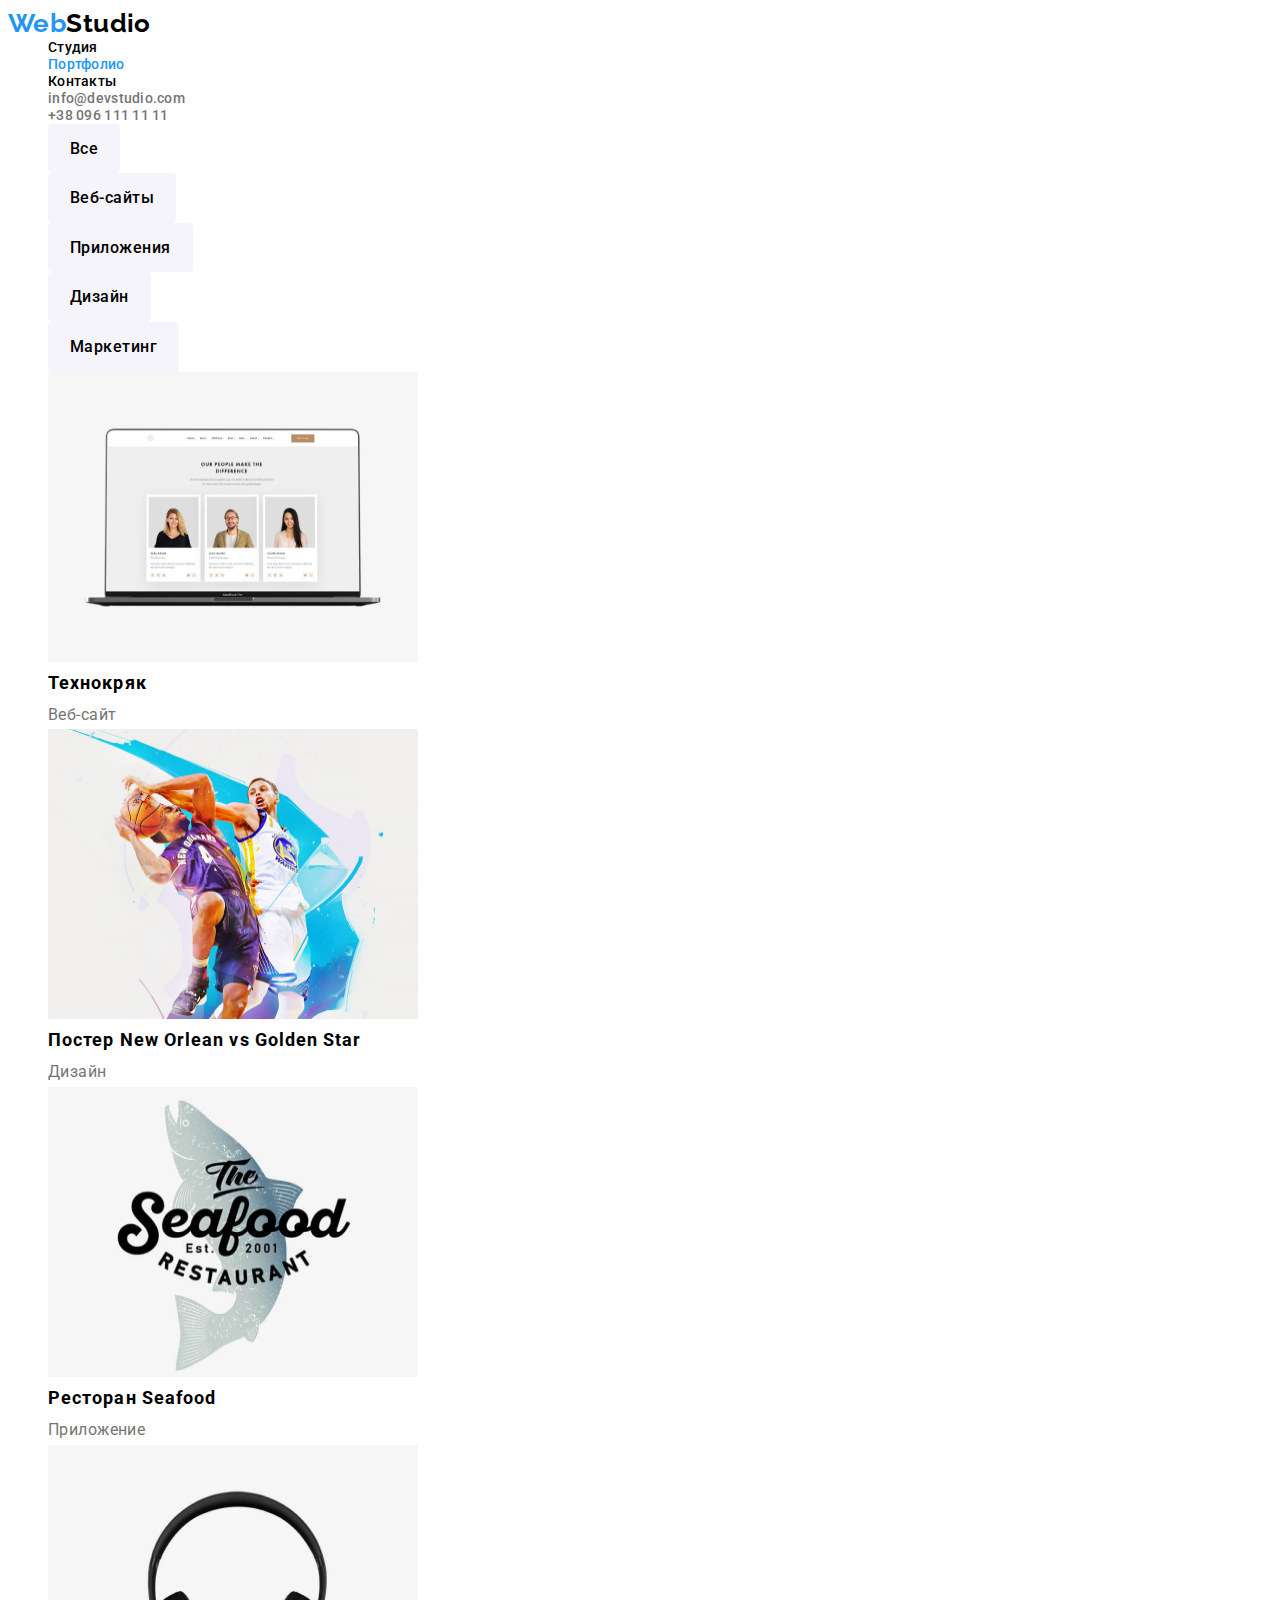
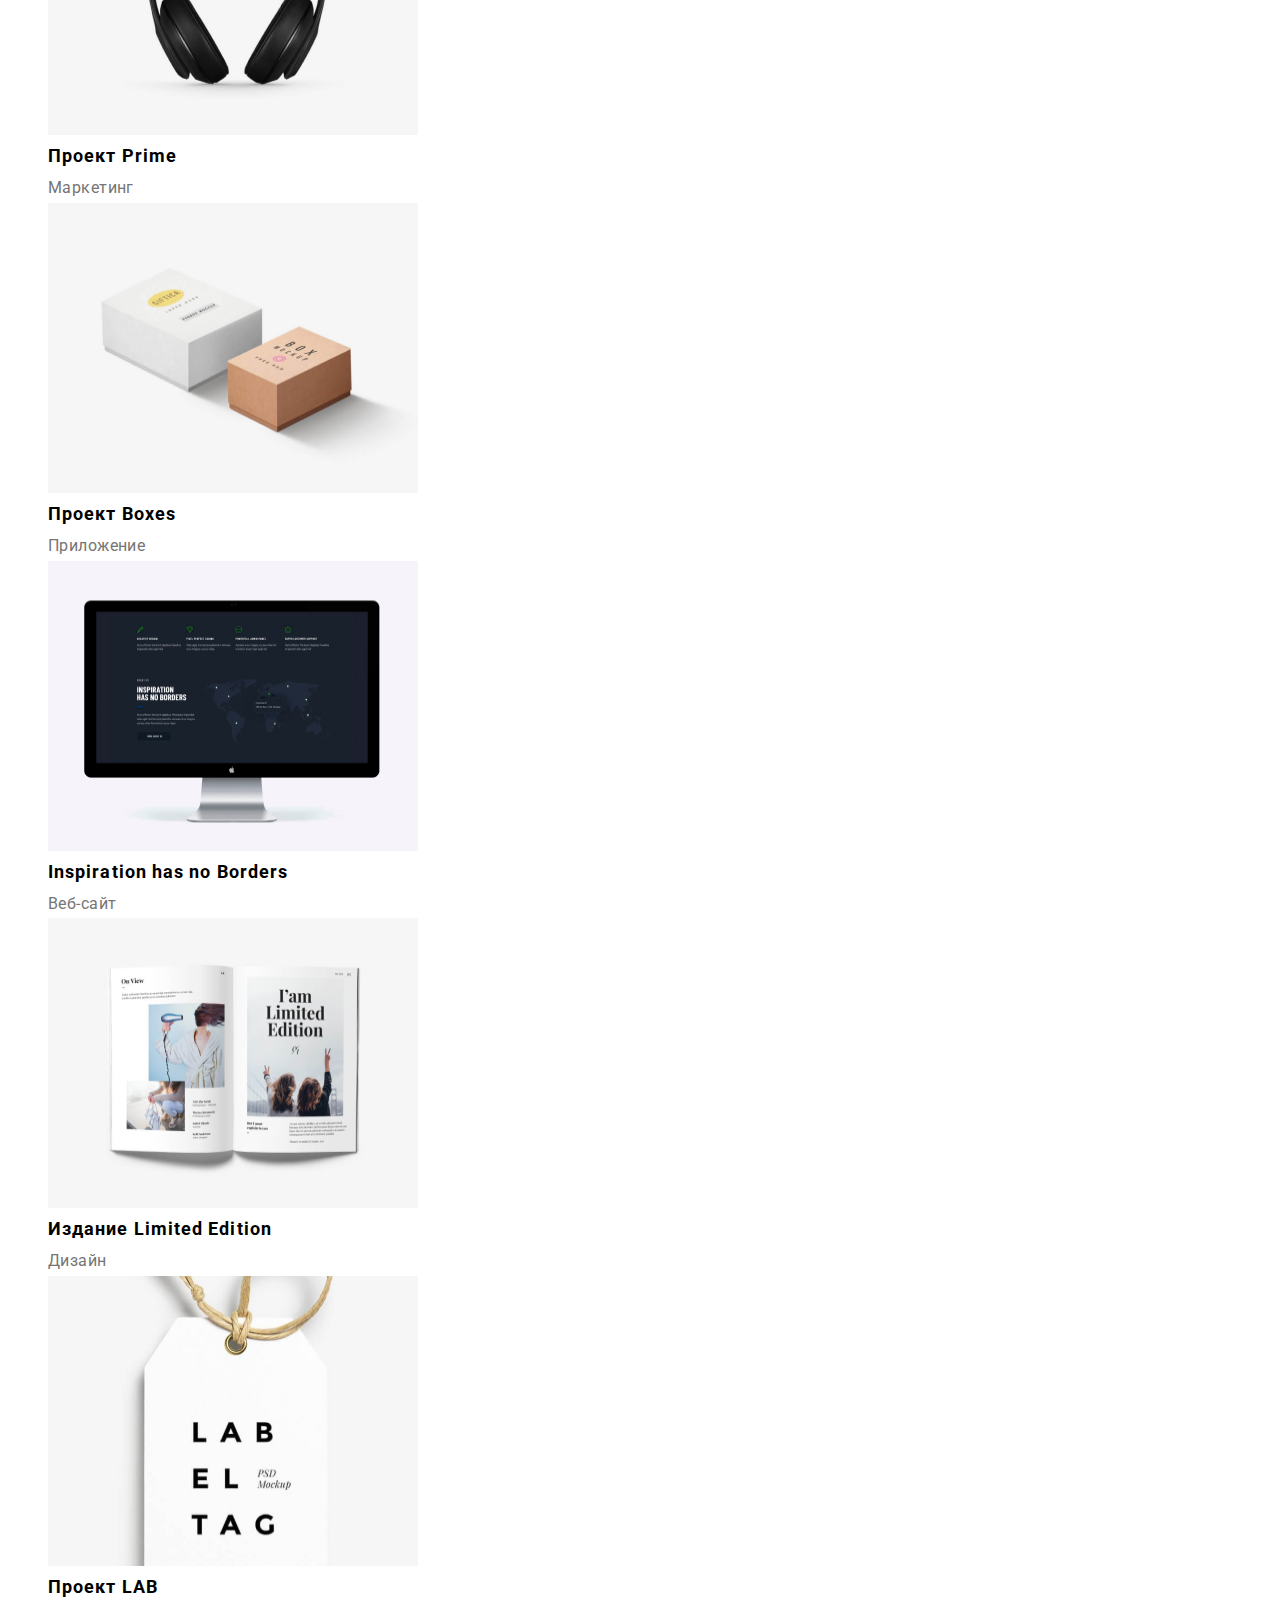
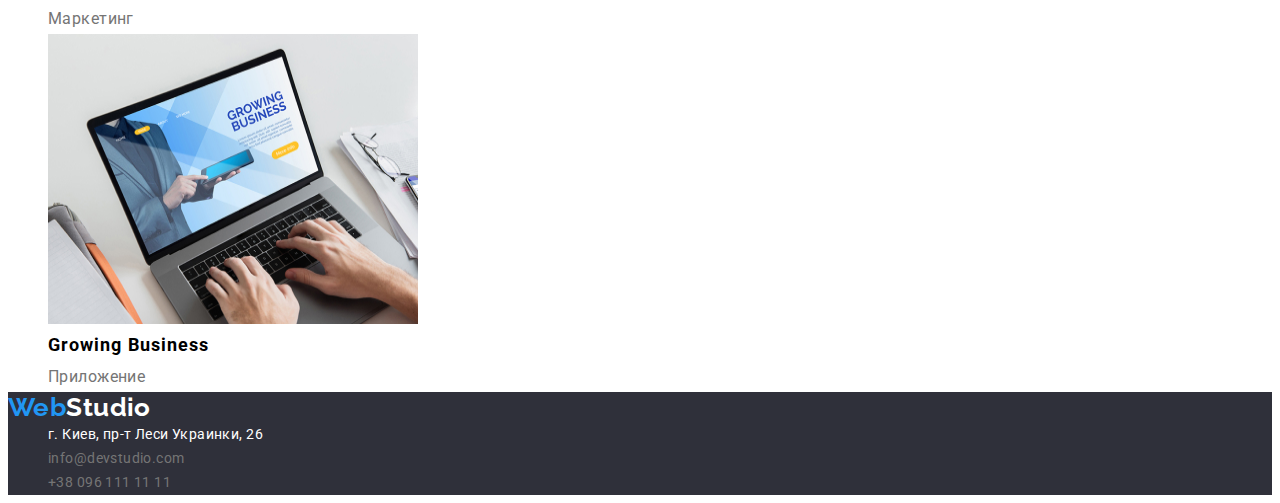
==== portfolio.html @ ca3b14c3 "Добавил containers" ====
<!DOCTYPE html>
<html lang="ru">
<head>
    <meta charset="UTF-8">
    <meta http-equiv="X-UA-Compatible" content="IE=edge">
    <meta name="viewport" content="width=device-width, initial-scale=1.0">
    <link rel="preconnect" href="https://fonts.googleapis.com">
    <link rel="preconnect" href="https://fonts.gstatic.com" crossorigin>
    <link href="https://fonts.googleapis.com/css2?family=Raleway:wght@700&family=Roboto:wght@400;500;700;900&display=swap" rel="stylesheet">
    <link rel="stylesheet" href="./css/style.css">
    <title>portfolio</title>
</head>
<body>
    <header>
        <div class="container">
            <nav>
                <a class="logo" href="#"><span>Web</span>Studio</a>
                <ul class="menu">
                    <li><a class="menu-link" href="./index.html">Студия</a></li>
                    <li><a class="menu-link current" href="./portfolio.html">Портфолио</a></li>
                    <li><a class="menu-link" href="#">Контакты</a></li>
                </ul>
            </nav>
            <ul class="contact">
                <li><a class="contact-link" href="mailto:info@devstudio.com">info@devstudio.com</a></li>
                <li><a class="contact-link" href="tel:+380961111111">+38 096 111 11 11</a></li>
            </ul>
        </div>
    </header>
    <main>
        <section>
            <div class="container">
                <h1 class="visually-hidden">что мы предлагаем</h1>
                <ul class="buttons">
                    <li><button class="btn" type="button">Все</button></li>
                    <li><button class="btn" type="button">Веб-сайты</button></li>
                    <li><button class="btn" type="button">Приложения</button></li>
                    <li><button class="btn" type="button">Дизайн</button></li>
                    <li><button class="btn" type="button">Маркетинг</button></li>
                </ul>
                <ul class="portfolio">
                    <li>
                        <img class="portfolio-foto" src="./images/port.jpg" alt=""></img>
                        <h2 class="portfolio-title">Технокряк</h2>
                        <p class="portfolio-text">Веб-сайт</p>
                    </li>
                    <li>
                        <img class="portfolio-foto" src="./images/port2.jpg" alt=""></img>
                        <h2 class="portfolio-title">Постер New Orlean vs Golden Star</h2>
                        <p class="portfolio-text">Дизайн</p>
                    </li>
                    <li>
                        <img class="portfolio-foto" src="./images/port3.jpg" alt=""></img>
                        <h2 class="portfolio-title">Ресторан Seafood</h2>
                        <p class="portfolio-text">Приложение</p>
                    </li>
                    <li>
                        <img class="portfolio-foto" src="./images/port4.jpg" alt=""></img>
                        <h2 class="portfolio-title">Проект Prime</h2>
                        <p class="portfolio-text">Маркетинг</p>
                    </li>
                    <li>
                        <img class="portfolio-foto" src="./images/port5.jpg" alt=""></img>
                        <h2 class="portfolio-title">Проект Boxes</h2>
                        <p class="portfolio-text">Приложение</p>
                    </li>
                    <li>
                        <img class="portfolio-foto" src="./images/port6.jpg" alt=""></img>
                        <h2 class="portfolio-title">Inspiration has no Borders</h2>
                        <p class="portfolio-text">Веб-сайт</p>
                    </li>
                    <li>
                        <img class="portfolio-foto" src="./images/port7.jpg" alt=""></img>
                        <h2 class="portfolio-title">Издание Limited Edition</h2>
                        <p class="portfolio-text">Дизайн</p>
                    </li>
                    <li>
                        <img class="portfolio-foto" src="./images/port8.jpg" alt=""></img>
                        <h2 class="portfolio-title">Проект LAB</h2>
                        <p class="portfolio-text">Маркетинг</p>
                        </li2 <li>
                        <img class="portfolio-foto" src="./images/port9.jpg" alt=""></img>
                        <h2 class="portfolio-title">Growing Business</h2>
                        <p class="portfolio-text">Приложение</p>
                    </li>
                </ul>
            </div>
        </section>
    </main>
    <footer>
        <div class="container">
            <a class="logo text-logo-white" href="#"><span>Web</span>Studio</a>
            <adress>
                <ul class="adress">
                    <li><a class="adress-link" href="#">г. Киев, пр-т Леси Украинки, 26</a></li>
                    <li><a class="adress-link" href="mailto:info@devstudio.com">info@devstudio.com</a></li>
                    <li><a class="adress-link" href="tel:+380961111111">+38 096 111 11 11</a></li>
                </ul>
            </address>
        </div>
    </footer>
</body>
</html>
---- css/style.css ----
:root {
   --color1:#2196F3;
   --color-bg:#2F303A;
   --color-bg2: #fff;
   --color-text: #757575;
   --color-black: #000000;
   --color-white: #fff;
   --color-btn: #F5F4FA;

    --font-family-primary: 'Roboto', sans-serif;
    --font-family-logo: 'Raleway', sans-serif;

}

body {
    font-family: var(--font-family-primary);
    background-color: var(--color-bg2);
    font-size: 14px;
    letter-spacing: 0.03em;
    color: var(--color-black);
}

h1,h2,h3,h4,h5,h6,p {
    margin-top: 0;
    margin-bottom: 0;
}
a {
    text-decoration: none;
}

ul {
    margin-top: 0;
    margin-bottom: 0;
    list-style: none;
}

.visually-hidden {
    position: absolute;
    width: 1px;
    height: 1px;
    margin: -1px;
    border: 0;
    padding: 0;

    white-space: nowrap;
    clip-path: inset(100%);
    clip: rect(0 0 0 0);
    overflow: hidden;
}

/* header end logo footer*/

.logo {
    font-size: 26px;
    font-family: var(--font-family-logo);
    font-weight: 700;
    line-height: 1.19;
    color: black;
}

.logo span {
    color: var(--color1);
}

.menu-link {
    color: black;
    font-weight: 500;
    line-height: 1.14;
    letter-spacing: 0.02em;
}

.contact-link {
    color: var(--color-text);
    font-weight: 500;
    line-height: 1.14;
    letter-spacing: 0.02em;
}

.menu-link:hover,
.contact-link:hover {
    color: var(--color1);
}

.menu-link.current{
    color: var(--color1);
}

/* section studio */

.studio {
    background-color: var(--color-bg);
}

.title {
    font-size: 44px;
    font-weight: 900;
    letter-spacing: 0.06em;
    line-height: 1.36;
    color: var(--color-white);
    text-transform: uppercase;
    text-shadow: 0px 4px 4px rgba(0, 0, 0, 0.25);
    
}

.btn-order {
    padding: 20px 30px;
    font-family: var(--font-family-primary);
    font-size: 16px;
    font-weight: 700;
    font-style: normal;
    line-height: 0.3;
    color: var(--color-white);
    letter-spacing: 0.06em;
    border-radius: 4px;
    border: none;
    cursor: pointer;
    background-color: var(--color1);
}

/* about */

.title-two {
    font-size: 36px;
    font-weight: 700;
    line-height: 1.16;
    text-align: center;
}

.title-three {
    font-size: 14px;
    line-height: 1.14;
    font-weight: 700;
    text-transform: uppercase;
}

.text {
    color: var(--color-text);
    font-weight: 400;
    line-height: 1.71;
}

/* work */

.fotowork {
    width: 370px;
    height: 294px;
}

/* contact */

.contactfoto {
    width: 270px;
    height: 260px;
}

.contact-title {
    font-weight: 500;
    font-size: 16px;
    line-height: 1.18;
}

.contact-text {
    font-size: 16px;
    color: var(--color-text);
    font-weight: 400;
    line-height: 1.18;
}


/* footer */
.text-logo-white {
    color: var(--color-white);
}

footer {
    background-color: var(--color-bg);
}

.adress-link {
    font-style: normal;
    font-weight: 400;
    line-height: 1.71;
    color: var(--color-text);
}

.adress li:first-child a{
    color: var(--color-white);
}

.buttons {
    background-color: var(--color-bg2);
}


.btn {
    cursor: pointer;
    padding: 12px 22px;
    background-color: var(--color-btn);
    border-radius: 4px;
    border: none;
    font-family: var(--font-family-primary);
    font-size: 16px;
    font-weight: 500;
    line-height: 1.6;
    letter-spacing: 0.03em;
}

.btn:hover {
    color: var(--color-white);
    background-color: var(--color1);
    box-shadow: 0px 1px 2px rgba(0, 0, 0, 0.08), 0px 2px 2px rgba(0, 0, 0, 0.12);
}

.btn:focus {
    color: var(--color-white);
    background-color: var(--color1);
}

.portfolio-title {
    font-weight: 700;
    font-size: 18px;
    line-height: 2;
    letter-spacing: 0.06em;
}

.portfolio-text {
    font-weight: 400;
    font-size: 16px;
    line-height: 1.8;
    color: var(--color-text);
}

.portfolio-foto {
    width: 370px;
    height: 290px;
}
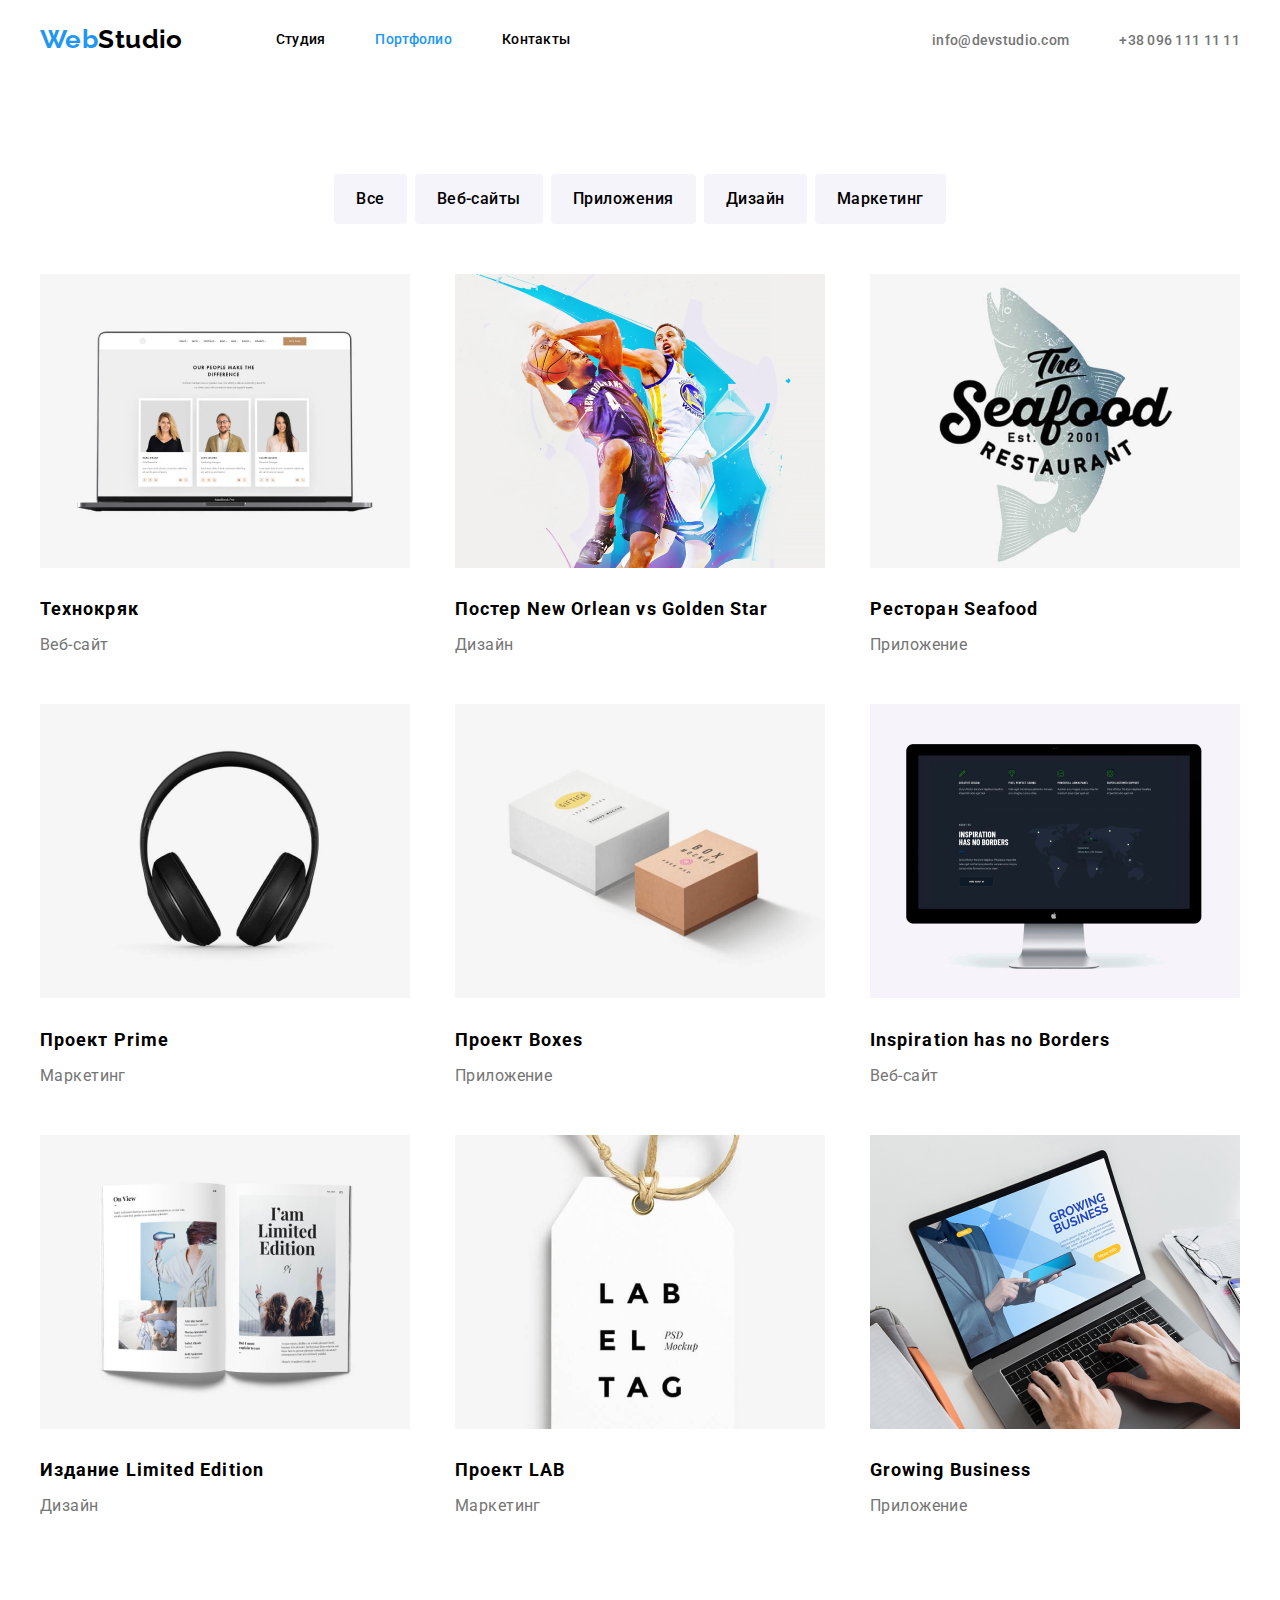
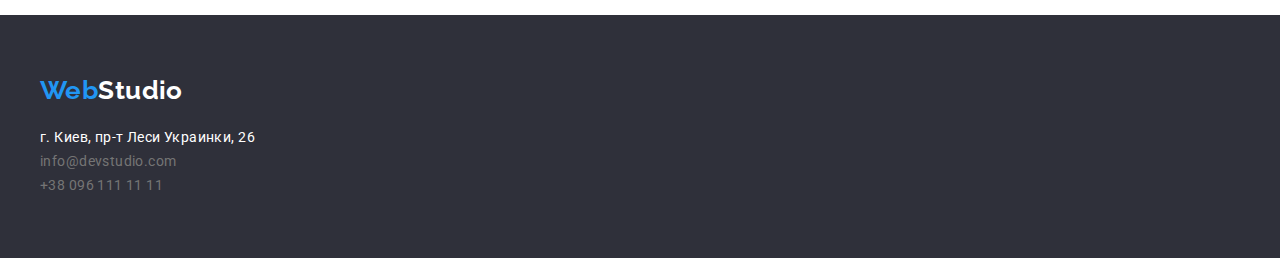
==== commit eafa13e3: "финал1" ====
--- a/portfolio.html
+++ b/portfolio.html
@@ -7,78 +7,80 @@
     <link rel="preconnect" href="https://fonts.googleapis.com">
     <link rel="preconnect" href="https://fonts.gstatic.com" crossorigin>
     <link href="https://fonts.googleapis.com/css2?family=Raleway:wght@700&family=Roboto:wght@400;500;700;900&display=swap" rel="stylesheet">
+    <link rel="stylesheet" href="https://cdnjs.cloudflare.com/ajax/libs/modern-normalize/1.1.0/modern-normalize.min.css">
     <link rel="stylesheet" href="./css/style.css">
     <title>portfolio</title>
 </head>
 <body>
     <header>
-        <div class="container">
-            <nav>
+        <div class="container main-nav">
+            <nav class="nav-menu">
                 <a class="logo" href="#"><span>Web</span>Studio</a>
                 <ul class="menu">
-                    <li><a class="menu-link" href="./index.html">Студия</a></li>
-                    <li><a class="menu-link current" href="./portfolio.html">Портфолио</a></li>
-                    <li><a class="menu-link" href="#">Контакты</a></li>
+                    <li class="menu-item"><a class="menu-link" href="./index.html">Студия</a></li>
+                    <li class="menu-item"><a class="menu-link current" href="./portfolio.html">Портфолио</a></li>
+                    <li class="menu-item"><a class="menu-link" href="#">Контакты</a></li>
                 </ul>
             </nav>
             <ul class="contact">
-                <li><a class="contact-link" href="mailto:info@devstudio.com">info@devstudio.com</a></li>
-                <li><a class="contact-link" href="tel:+380961111111">+38 096 111 11 11</a></li>
+                <li class="contact-item"><a class="contact-link" href="mailto:info@devstudio.com">info@devstudio.com</a></li>
+                <li class="contact-item"><a class="contact-link" href="tel:+380961111111">+38 096 111 11 11</a></li>
             </ul>
         </div>
     </header>
     <main>
-        <section>
-            <div class="container">
+        <section class="main-portfolio">
+            <div class="container conatainer-padding">
                 <h1 class="visually-hidden">что мы предлагаем</h1>
                 <ul class="buttons">
-                    <li><button class="btn" type="button">Все</button></li>
-                    <li><button class="btn" type="button">Веб-сайты</button></li>
-                    <li><button class="btn" type="button">Приложения</button></li>
-                    <li><button class="btn" type="button">Дизайн</button></li>
-                    <li><button class="btn" type="button">Маркетинг</button></li>
+                    <li class="btn-link"><button class="btn" type="button">Все</button></li>
+                    <li class="btn-link"><button class="btn" type="button">Веб-сайты</button></li>
+                    <li class="btn-link"><button class="btn" type="button">Приложения</button></li>
+                    <li class="btn-link"><button class="btn" type="button">Дизайн</button></li>
+                    <li class="btn-link"><button class="btn" type="button">Маркетинг</button></li>
                 </ul>
                 <ul class="portfolio">
-                    <li>
+                    <li class="portfolio-item">
                         <img class="portfolio-foto" src="./images/port.jpg" alt=""></img>
                         <h2 class="portfolio-title">Технокряк</h2>
                         <p class="portfolio-text">Веб-сайт</p>
                     </li>
-                    <li>
+                    <li class="portfolio-item">
                         <img class="portfolio-foto" src="./images/port2.jpg" alt=""></img>
                         <h2 class="portfolio-title">Постер New Orlean vs Golden Star</h2>
                         <p class="portfolio-text">Дизайн</p>
                     </li>
-                    <li>
+                    <li class="portfolio-item">
                         <img class="portfolio-foto" src="./images/port3.jpg" alt=""></img>
                         <h2 class="portfolio-title">Ресторан Seafood</h2>
                         <p class="portfolio-text">Приложение</p>
                     </li>
-                    <li>
+                    <li class="portfolio-item">
                         <img class="portfolio-foto" src="./images/port4.jpg" alt=""></img>
                         <h2 class="portfolio-title">Проект Prime</h2>
                         <p class="portfolio-text">Маркетинг</p>
                     </li>
-                    <li>
+                    <li class="portfolio-item">
                         <img class="portfolio-foto" src="./images/port5.jpg" alt=""></img>
                         <h2 class="portfolio-title">Проект Boxes</h2>
                         <p class="portfolio-text">Приложение</p>
                     </li>
-                    <li>
+                    <li class="portfolio-item">
                         <img class="portfolio-foto" src="./images/port6.jpg" alt=""></img>
                         <h2 class="portfolio-title">Inspiration has no Borders</h2>
                         <p class="portfolio-text">Веб-сайт</p>
                     </li>
-                    <li>
+                    <li class="portfolio-item">
                         <img class="portfolio-foto" src="./images/port7.jpg" alt=""></img>
                         <h2 class="portfolio-title">Издание Limited Edition</h2>
                         <p class="portfolio-text">Дизайн</p>
                     </li>
-                    <li>
+                    <li class="portfolio-item">
                         <img class="portfolio-foto" src="./images/port8.jpg" alt=""></img>
                         <h2 class="portfolio-title">Проект LAB</h2>
                         <p class="portfolio-text">Маркетинг</p>
-                        </li2 <li>
+                    </li>
+                    <li class="portfolio-item">
                         <img class="portfolio-foto" src="./images/port9.jpg" alt=""></img>
                         <h2 class="portfolio-title">Growing Business</h2>
                         <p class="portfolio-text">Приложение</p>
@@ -87,7 +89,7 @@
             </div>
         </section>
     </main>
-    <footer>
+    <footer class="basement">
         <div class="container">
             <a class="logo text-logo-white" href="#"><span>Web</span>Studio</a>
             <adress>
--- a/css/style.css
+++ b/css/style.css
@@ -13,6 +13,15 @@
 
 }
 
+/* html {
+    box-sizing: border-box;
+}
+
+*, *::before, *::after {
+    box-sizing: initial;
+} */
+
+
 body {
     font-family: var(--font-family-primary);
     background-color: var(--color-bg2);
@@ -30,9 +39,19 @@
 }
 
 ul {
+    padding-left: 0;
     margin-top: 0;
     margin-bottom: 0;
     list-style: none;
+}
+
+.container {
+    margin: 0 auto;
+    width: 1200px;
+}
+
+.container.conatainer-padding {
+    padding: 94px 0;
 }
 
 .visually-hidden {
@@ -51,7 +70,19 @@
 
 /* header end logo footer*/
 
+.main-nav {
+    display: flex;
+    align-items: center;
+    justify-content: space-between;
+}
+
+.nav-menu {display: flex;}
+
 .logo {
+    display: inline-block;
+    margin-top: 24px;
+    margin-bottom: 25px;
+    margin-right: 93px;
     font-size: 26px;
     font-family: var(--font-family-logo);
     font-weight: 700;
@@ -63,13 +94,31 @@
     color: var(--color1);
 }
 
+.menu {
+    display: flex;
+}
+
+.menu-item + .menu-item {
+    margin-left: 50px;
+}
+
 .menu-link {
+    display: block;
+    padding-top: 32px;
+    padding-bottom: 32px;
     color: black;
     font-weight: 500;
     line-height: 1.14;
     letter-spacing: 0.02em;
 }
 
+.contact {
+    display: flex;
+}
+.contact-item + .contact-item {
+    margin-left: 50px;
+}
+
 .contact-link {
     color: var(--color-text);
     font-weight: 500;
@@ -90,9 +139,13 @@
 
 .studio {
     background-color: var(--color-bg);
+    padding: 200px 0;
+    text-align: center;
+    display: flex;
 }
 
 .title {
+    margin-bottom: 30px;
     font-size: 44px;
     font-weight: 900;
     letter-spacing: 0.06em;
@@ -104,6 +157,7 @@
 }
 
 .btn-order {
+    display: inline-block;
     padding: 20px 30px;
     font-family: var(--font-family-primary);
     font-size: 16px;
@@ -120,7 +174,17 @@
 
 /* about */
 
+.about-title {
+    display: flex;
+    justify-content: space-between;
+}
+
+.about-item {
+   max-width: 260px;
+}
+
 .title-two {
+    margin-bottom: 50px;
     font-size: 36px;
     font-weight: 700;
     line-height: 1.16;
@@ -128,6 +192,7 @@
 }
 
 .title-three {
+    margin-bottom: 10px;
     font-size: 14px;
     line-height: 1.14;
     font-weight: 700;
@@ -142,19 +207,34 @@
 
 /* work */
 
-.fotowork {
-    width: 370px;
-    height: 294px;
+.foto {
+    display: flex;
+    justify-content: space-between;
+}
+
+.foto-item {
+    width: 100%;
 }
 
 /* contact */
-
+ 
+/* тест */
+.contact-list {
+    display: flex;
+    justify-content: space-between;
+}
+
+.contact-item {
+    text-align: center;
+}
+/* тест */
 .contactfoto {
-    width: 270px;
-    height: 260px;
+    width: 100%;
+    margin-bottom: 30px;
 }
 
 .contact-title {
+    margin-bottom: 10px;
     font-weight: 500;
     font-size: 16px;
     line-height: 1.18;
@@ -173,8 +253,15 @@
     color: var(--color-white);
 }
 
-footer {
+.basement {
+    padding-top: 60px;
+    padding-bottom: 60px;
     background-color: var(--color-bg);
+}
+
+.basement .logo {
+    margin: 0;
+    margin-bottom: 20px;
 }
 
 .adress-link {
@@ -189,6 +276,9 @@
 }
 
 .buttons {
+    display: flex;
+    justify-content: center;
+    margin-bottom: 50px;
     background-color: var(--color-bg2);
 }
 
@@ -206,6 +296,10 @@
     letter-spacing: 0.03em;
 }
 
+.btn-link + .btn-link {
+    margin-left: 8px;
+}
+
 .btn:hover {
     color: var(--color-white);
     background-color: var(--color1);
@@ -217,7 +311,15 @@
     background-color: var(--color1);
 }
 
+.portfolio {
+    display: flex;
+    flex-wrap: wrap;
+    gap: 45px;
+    flex-basis: calc((100% - 45px) / 3);
+}
+
 .portfolio-title {
+    margin-bottom: 4px;
     font-weight: 700;
     font-size: 18px;
     line-height: 2;
@@ -232,19 +334,19 @@
 }
 
 .portfolio-foto {
+    margin-bottom: 20px;
     width: 370px;
-    height: 290px;
-}
-
-
-
-
-
-
-
-
-
-
-
-
-
+}
+
+
+
+
+
+
+
+
+
+
+
+
+
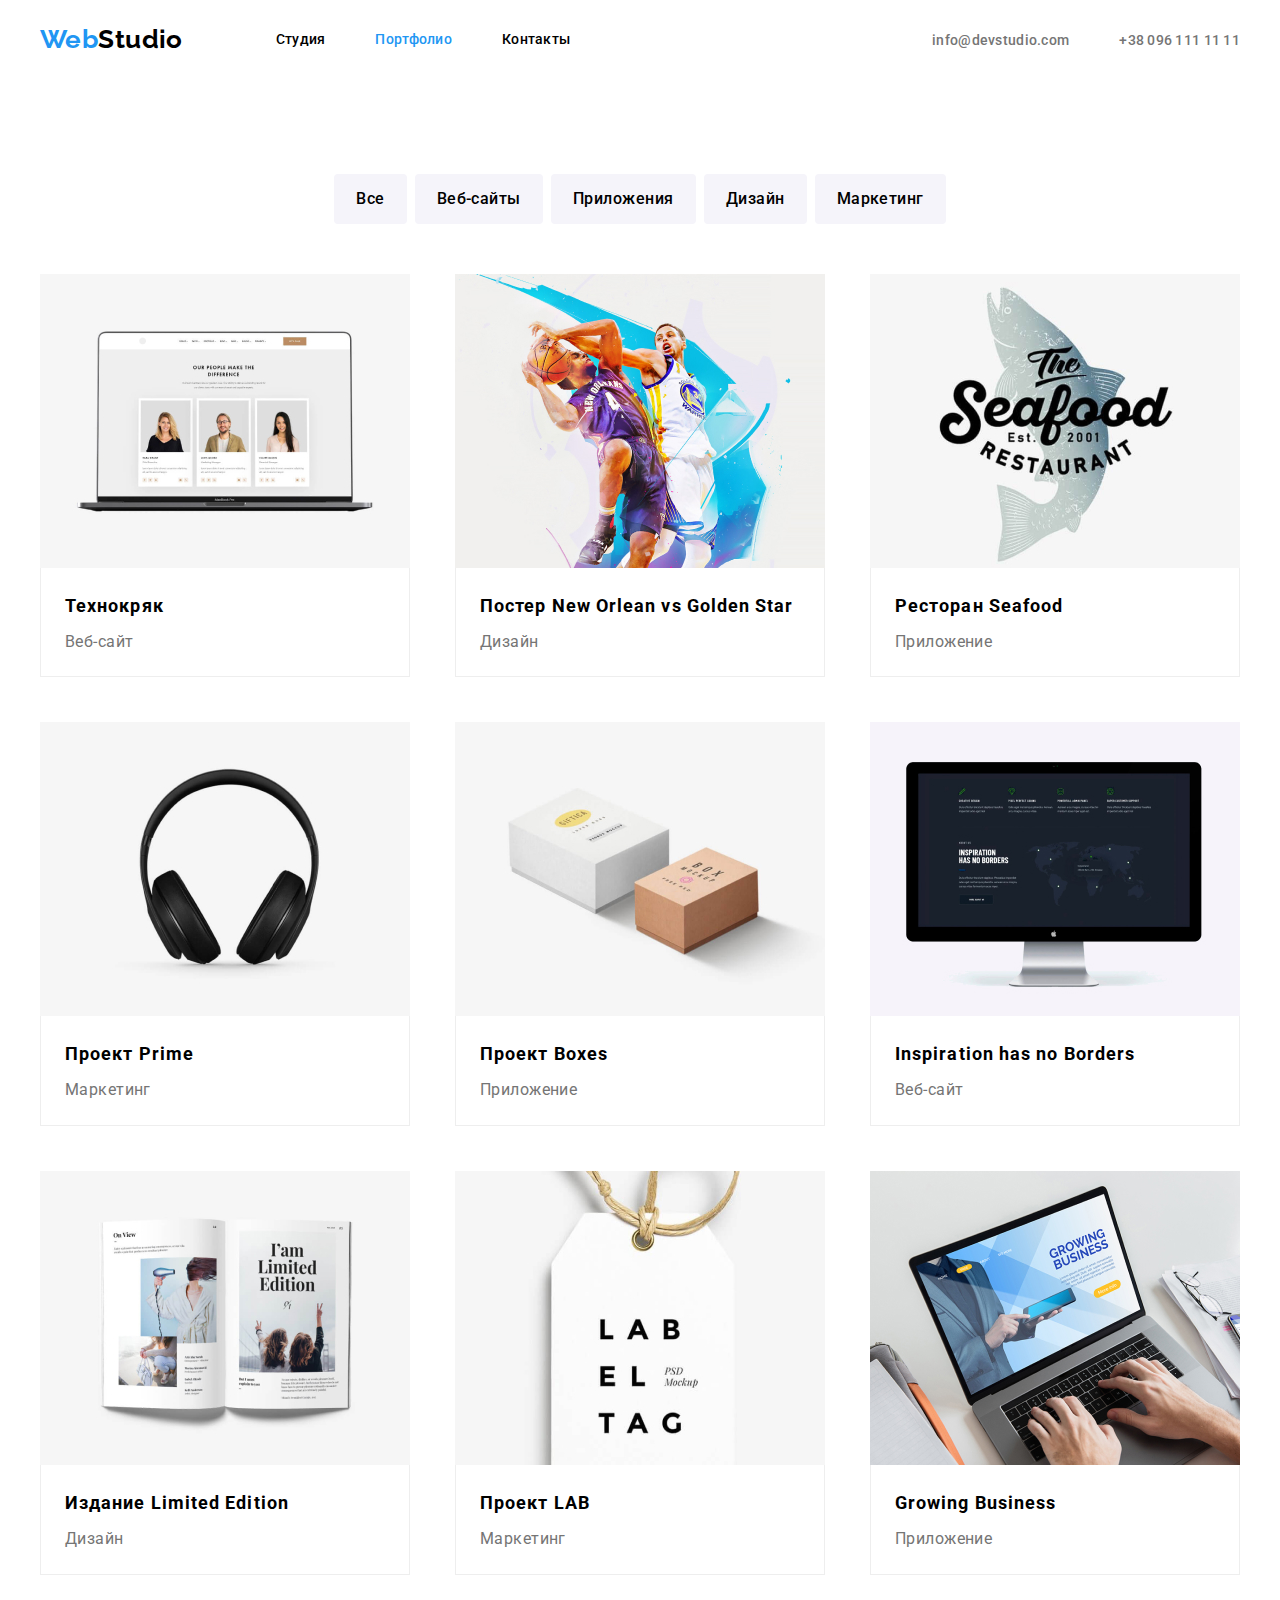
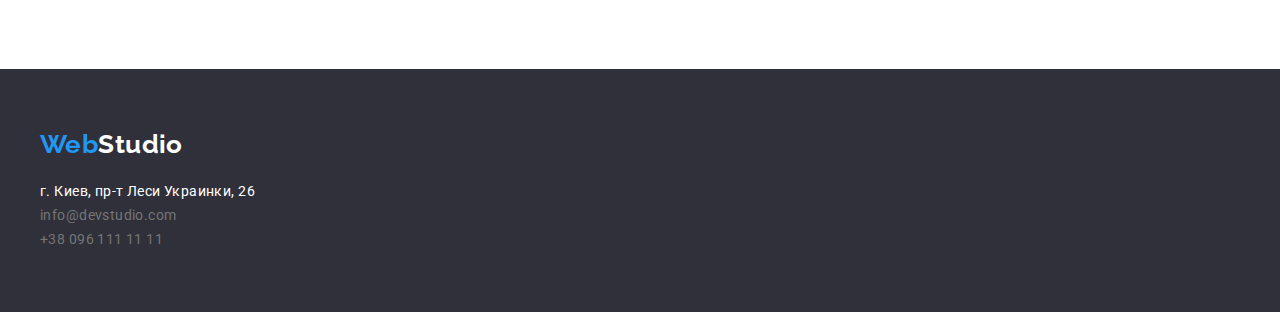
==== commit 045ac43e: "final2" ====
--- a/portfolio.html
+++ b/portfolio.html
@@ -42,64 +42,85 @@
                 <ul class="portfolio">
                     <li class="portfolio-item">
                         <img class="portfolio-foto" src="./images/port.jpg" alt=""></img>
-                        <h2 class="portfolio-title">Технокряк</h2>
-                        <p class="portfolio-text">Веб-сайт</p>
+                        <div class="box">
+                            <h2 class="portfolio-title">Технокряк</h2>
+                            <p class="portfolio-text">Веб-сайт</p>
+                        </div>
                     </li>
                     <li class="portfolio-item">
                         <img class="portfolio-foto" src="./images/port2.jpg" alt=""></img>
-                        <h2 class="portfolio-title">Постер New Orlean vs Golden Star</h2>
-                        <p class="portfolio-text">Дизайн</p>
+                        <div class="box">
+                            <h2 class="portfolio-title">Постер New Orlean vs Golden Star</h2>
+                            <p class="portfolio-text">Дизайн</p>
+                        </div>
                     </li>
                     <li class="portfolio-item">
                         <img class="portfolio-foto" src="./images/port3.jpg" alt=""></img>
-                        <h2 class="portfolio-title">Ресторан Seafood</h2>
-                        <p class="portfolio-text">Приложение</p>
+                        <div class="box">
+                            <h2 class="portfolio-title">Ресторан Seafood</h2>
+                            <p class="portfolio-text">Приложение</p>
+                        </div>
                     </li>
                     <li class="portfolio-item">
                         <img class="portfolio-foto" src="./images/port4.jpg" alt=""></img>
-                        <h2 class="portfolio-title">Проект Prime</h2>
-                        <p class="portfolio-text">Маркетинг</p>
+                        <div class="box">
+                            <h2 class="portfolio-title">Проект Prime</h2>
+                            <p class="portfolio-text">Маркетинг</p>
+                        </div>
                     </li>
                     <li class="portfolio-item">
                         <img class="portfolio-foto" src="./images/port5.jpg" alt=""></img>
-                        <h2 class="portfolio-title">Проект Boxes</h2>
-                        <p class="portfolio-text">Приложение</p>
+                        <div class="box">
+                            <h2 class="portfolio-title">Проект Boxes</h2>
+                            <p class="portfolio-text">Приложение</p>
+                        </div>
                     </li>
                     <li class="portfolio-item">
                         <img class="portfolio-foto" src="./images/port6.jpg" alt=""></img>
-                        <h2 class="portfolio-title">Inspiration has no Borders</h2>
-                        <p class="portfolio-text">Веб-сайт</p>
+                        <div class="box">
+                            <h2 class="portfolio-title">Inspiration has no Borders</h2>
+                            <p class="portfolio-text">Веб-сайт</p>
+                        </div>
                     </li>
                     <li class="portfolio-item">
                         <img class="portfolio-foto" src="./images/port7.jpg" alt=""></img>
-                        <h2 class="portfolio-title">Издание Limited Edition</h2>
-                        <p class="portfolio-text">Дизайн</p>
+                        <div class="box">
+                            <h2 class="portfolio-title">Издание Limited Edition</h2>
+                            <p class="portfolio-text">Дизайн</p>
+                        </div>
                     </li>
                     <li class="portfolio-item">
                         <img class="portfolio-foto" src="./images/port8.jpg" alt=""></img>
-                        <h2 class="portfolio-title">Проект LAB</h2>
-                        <p class="portfolio-text">Маркетинг</p>
+                        <div class="box">
+                            <h2 class="portfolio-title">Проект LAB</h2>
+                            <p class="portfolio-text">Маркетинг</p>
+                        </div>
                     </li>
                     <li class="portfolio-item">
                         <img class="portfolio-foto" src="./images/port9.jpg" alt=""></img>
-                        <h2 class="portfolio-title">Growing Business</h2>
-                        <p class="portfolio-text">Приложение</p>
+                        <div class="box">
+                            <h2 class="portfolio-title">Growing Business</h2>
+                            <p class="portfolio-text">Приложение</p>
+                        </div>
                     </li>
                 </ul>
             </div>
         </section>
     </main>
+
+    <address></address>
+
     <footer class="basement">
         <div class="container">
             <a class="logo text-logo-white" href="#"><span>Web</span>Studio</a>
-            <adress>
+            <address>
                 <ul class="adress">
                     <li><a class="adress-link" href="#">г. Киев, пр-т Леси Украинки, 26</a></li>
                     <li><a class="adress-link" href="mailto:info@devstudio.com">info@devstudio.com</a></li>
                     <li><a class="adress-link" href="tel:+380961111111">+38 096 111 11 11</a></li>
                 </ul>
             </address>
-        </div>
+        </div>    
     </footer>
 </body>
 </html>--- a/css/style.css
+++ b/css/style.css
@@ -318,6 +318,10 @@
     flex-basis: calc((100% - 45px) / 3);
 }
 
+.portfolio-item {
+    
+}
+
 .portfolio-title {
     margin-bottom: 4px;
     font-weight: 700;
@@ -334,19 +338,25 @@
 }
 
 .portfolio-foto {
-    margin-bottom: 20px;
+    display: block;
     width: 370px;
 }
 
-
-
-
-
-
-
-
-
-
-
-
-
+.box {
+    padding: 20px 24px;
+    border: 1px solid #eeeeee;
+    border-top: none;
+}
+
+
+
+
+
+
+
+
+
+
+
+
+
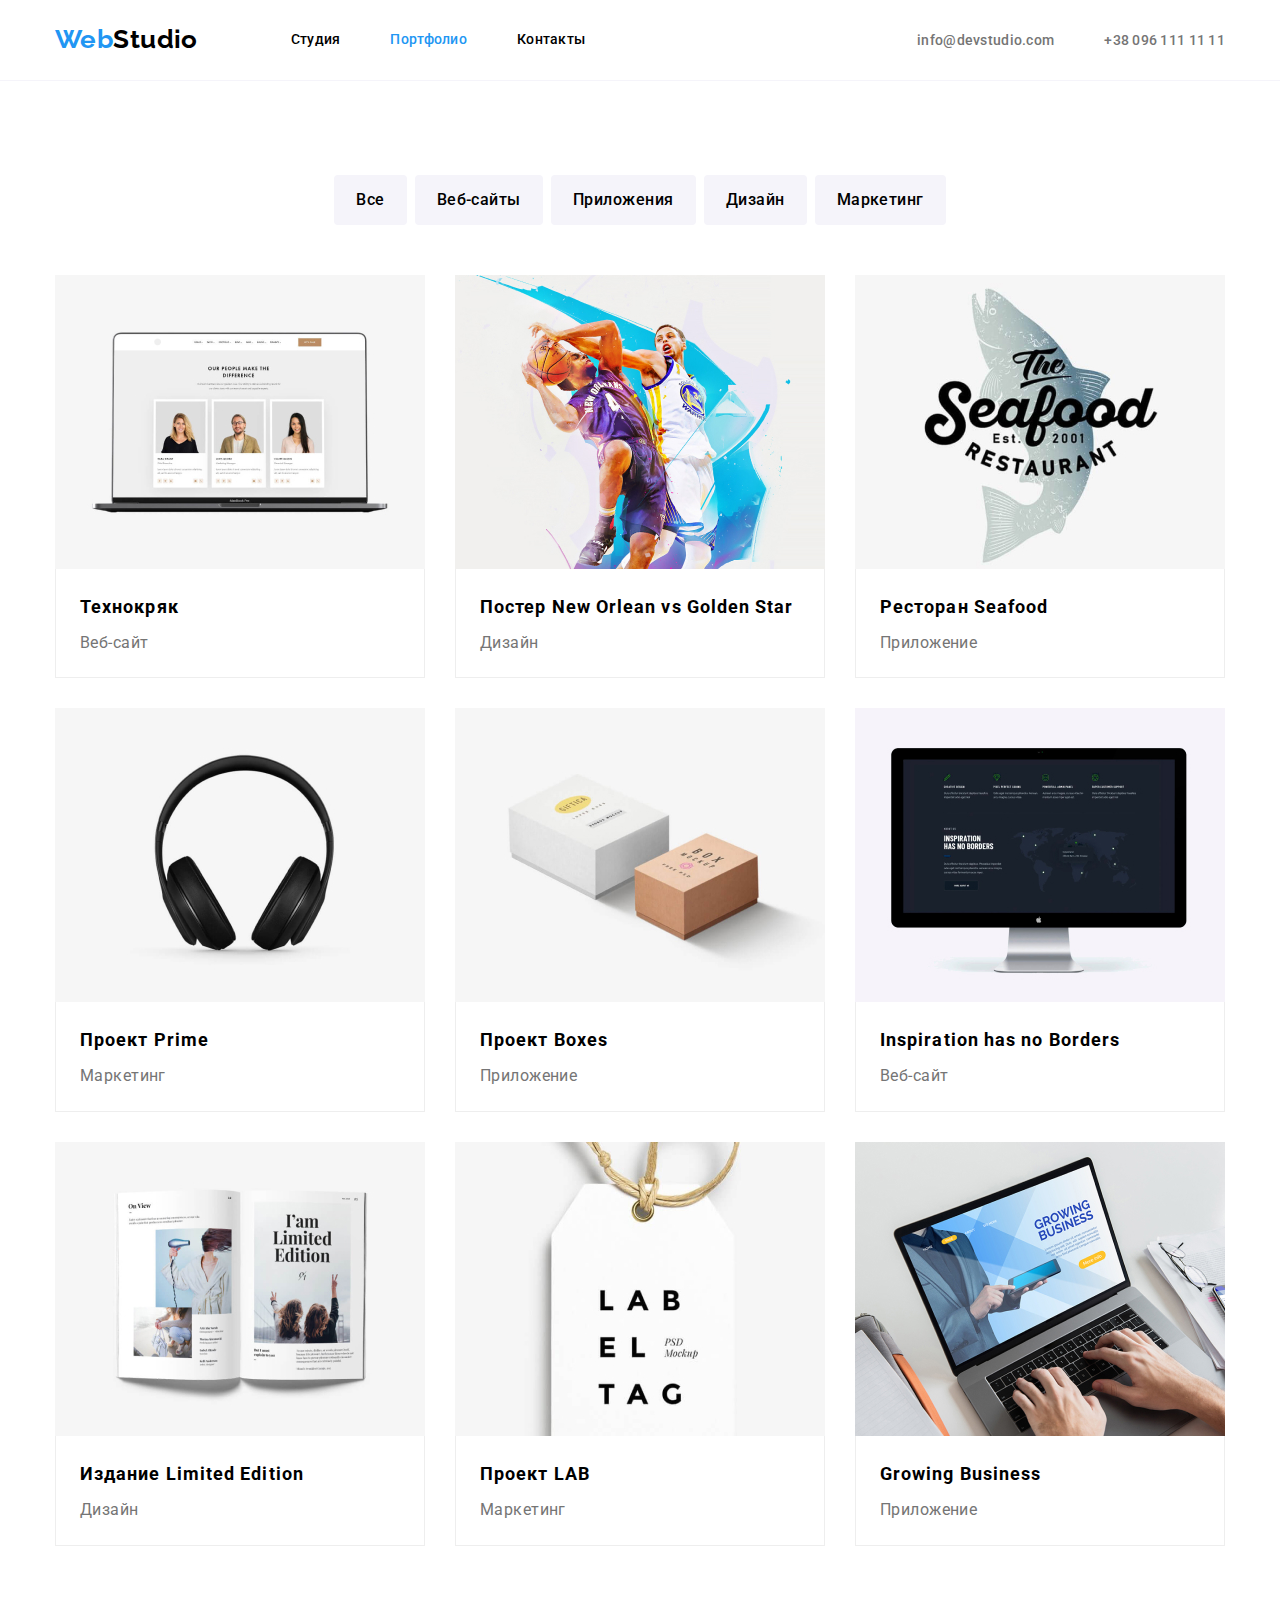
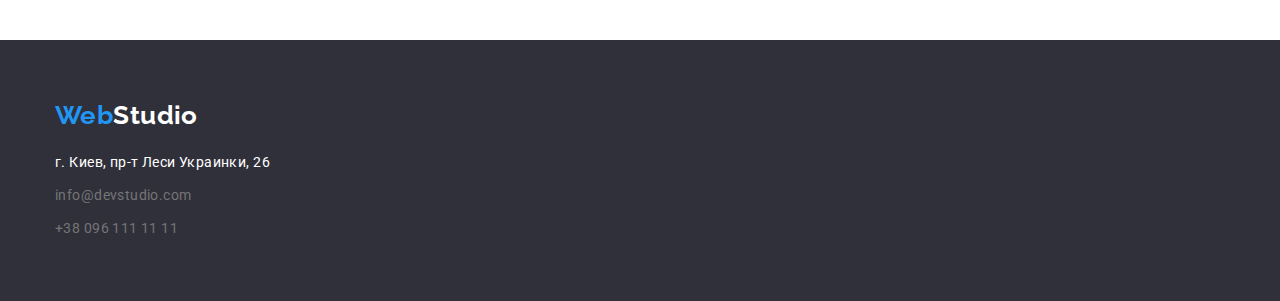
==== commit f43d7586: "final3" ====
--- a/portfolio.html
+++ b/portfolio.html
@@ -12,7 +12,7 @@
     <title>portfolio</title>
 </head>
 <body>
-    <header>
+    <header class="header-portfolio">
         <div class="container main-nav">
             <nav class="nav-menu">
                 <a class="logo" href="#"><span>Web</span>Studio</a>
@@ -22,15 +22,15 @@
                     <li class="menu-item"><a class="menu-link" href="#">Контакты</a></li>
                 </ul>
             </nav>
-            <ul class="contact">
-                <li class="contact-item"><a class="contact-link" href="mailto:info@devstudio.com">info@devstudio.com</a></li>
-                <li class="contact-item"><a class="contact-link" href="tel:+380961111111">+38 096 111 11 11</a></li>
+            <ul class="mail-phone">
+                <li class="mail-phone-item"><a class="mail-phone-link" href="mailto:info@devstudio.com">info@devstudio.com</a></li>
+                <li class="mail-phone-item"><a class="mail-phone-link" href="tel:+380961111111">+38 096 111 11 11</a></li>
             </ul>
         </div>
     </header>
     <main>
         <section class="main-portfolio">
-            <div class="container conatainer-padding">
+            <div class="container container-padding">
                 <h1 class="visually-hidden">что мы предлагаем</h1>
                 <ul class="buttons">
                     <li class="btn-link"><button class="btn" type="button">Все</button></li>
@@ -41,63 +41,63 @@
                 </ul>
                 <ul class="portfolio">
                     <li class="portfolio-item">
-                        <img class="portfolio-foto" src="./images/port.jpg" alt=""></img>
+                        <img class="portfolio-foto" src="./images/port.jpg" alt="">
                         <div class="box">
                             <h2 class="portfolio-title">Технокряк</h2>
                             <p class="portfolio-text">Веб-сайт</p>
                         </div>
                     </li>
                     <li class="portfolio-item">
-                        <img class="portfolio-foto" src="./images/port2.jpg" alt=""></img>
+                        <img class="portfolio-foto" src="./images/port2.jpg" alt="">
                         <div class="box">
                             <h2 class="portfolio-title">Постер New Orlean vs Golden Star</h2>
                             <p class="portfolio-text">Дизайн</p>
                         </div>
                     </li>
                     <li class="portfolio-item">
-                        <img class="portfolio-foto" src="./images/port3.jpg" alt=""></img>
+                        <img class="portfolio-foto" src="./images/port3.jpg" alt="">
                         <div class="box">
                             <h2 class="portfolio-title">Ресторан Seafood</h2>
                             <p class="portfolio-text">Приложение</p>
                         </div>
                     </li>
                     <li class="portfolio-item">
-                        <img class="portfolio-foto" src="./images/port4.jpg" alt=""></img>
+                        <img class="portfolio-foto" src="./images/port4.jpg" alt="">
                         <div class="box">
                             <h2 class="portfolio-title">Проект Prime</h2>
                             <p class="portfolio-text">Маркетинг</p>
                         </div>
                     </li>
                     <li class="portfolio-item">
-                        <img class="portfolio-foto" src="./images/port5.jpg" alt=""></img>
+                        <img class="portfolio-foto" src="./images/port5.jpg" alt="">
                         <div class="box">
                             <h2 class="portfolio-title">Проект Boxes</h2>
                             <p class="portfolio-text">Приложение</p>
                         </div>
                     </li>
                     <li class="portfolio-item">
-                        <img class="portfolio-foto" src="./images/port6.jpg" alt=""></img>
+                        <img class="portfolio-foto" src="./images/port6.jpg" alt="">
                         <div class="box">
                             <h2 class="portfolio-title">Inspiration has no Borders</h2>
                             <p class="portfolio-text">Веб-сайт</p>
                         </div>
                     </li>
                     <li class="portfolio-item">
-                        <img class="portfolio-foto" src="./images/port7.jpg" alt=""></img>
+                        <img class="portfolio-foto" src="./images/port7.jpg" alt="">
                         <div class="box">
                             <h2 class="portfolio-title">Издание Limited Edition</h2>
                             <p class="portfolio-text">Дизайн</p>
                         </div>
                     </li>
                     <li class="portfolio-item">
-                        <img class="portfolio-foto" src="./images/port8.jpg" alt=""></img>
+                        <img class="portfolio-foto" src="./images/port8.jpg" alt="">
                         <div class="box">
                             <h2 class="portfolio-title">Проект LAB</h2>
                             <p class="portfolio-text">Маркетинг</p>
                         </div>
                     </li>
                     <li class="portfolio-item">
-                        <img class="portfolio-foto" src="./images/port9.jpg" alt=""></img>
+                        <img class="portfolio-foto" src="./images/port9.jpg" alt="">
                         <div class="box">
                             <h2 class="portfolio-title">Growing Business</h2>
                             <p class="portfolio-text">Приложение</p>
@@ -115,9 +115,9 @@
             <a class="logo text-logo-white" href="#"><span>Web</span>Studio</a>
             <address>
                 <ul class="adress">
-                    <li><a class="adress-link" href="#">г. Киев, пр-т Леси Украинки, 26</a></li>
-                    <li><a class="adress-link" href="mailto:info@devstudio.com">info@devstudio.com</a></li>
-                    <li><a class="adress-link" href="tel:+380961111111">+38 096 111 11 11</a></li>
+                    <li class="adress-item"><a class="adress-link" href="#">г. Киев, пр-т Леси Украинки, 26</a></li>
+                    <li class="adress-item"><a class="adress-link" href="mailto:info@devstudio.com">info@devstudio.com</a></li>
+                    <li class="adress-item"><a class="adress-link" href="tel:+380961111111">+38 096 111 11 11</a></li>
                 </ul>
             </address>
         </div>    
--- a/css/style.css
+++ b/css/style.css
@@ -31,8 +31,7 @@
 }
 
 h1,h2,h3,h4,h5,h6,p {
-    margin-top: 0;
-    margin-bottom: 0;
+    margin: 0;
 }
 a {
     text-decoration: none;
@@ -45,14 +44,19 @@
     list-style: none;
 }
 
+
+
 .container {
     margin: 0 auto;
     width: 1200px;
-}
-
-.container.conatainer-padding {
-    padding: 94px 0;
-}
+    padding: 0 15px;
+}
+
+.container-padding {
+    padding-top: 94px;
+    padding-bottom: 94px;
+}
+
 
 .visually-hidden {
     position: absolute;
@@ -73,7 +77,6 @@
 .main-nav {
     display: flex;
     align-items: center;
-    justify-content: space-between;
 }
 
 .nav-menu {display: flex;}
@@ -112,14 +115,15 @@
     letter-spacing: 0.02em;
 }
 
-.contact {
-    display: flex;
-}
-.contact-item + .contact-item {
+.mail-phone {
+    display: flex;
+    margin-left: auto;
+}
+.mail-phone-item + .mail-phone-item {
     margin-left: 50px;
 }
 
-.contact-link {
+.mail-phone-link {
     color: var(--color-text);
     font-weight: 500;
     line-height: 1.14;
@@ -127,7 +131,7 @@
 }
 
 .menu-link:hover,
-.contact-link:hover {
+.mail-phone-link:hover {
     color: var(--color1);
 }
 
@@ -141,7 +145,6 @@
     background-color: var(--color-bg);
     padding: 200px 0;
     text-align: center;
-    display: flex;
 }
 
 .title {
@@ -191,6 +194,10 @@
     text-align: center;
 }
 
+.work .container-padding {
+    padding-top: 0;
+}
+
 .title-three {
     margin-bottom: 10px;
     font-size: 14px;
@@ -213,12 +220,24 @@
 }
 
 .foto-item {
-    width: 100%;
-}
+    
+    display: block;
+    width: 370px;
+    height: auto;
+}
+
+/* .foto {
+        display: flex;
+        display: block;
+        width: 100%;
+        height: auto;
+} */
 
 /* contact */
- 
-/* тест */
+
+.contact {
+    background-color: var(--color-btn)
+}
 .contact-list {
     display: flex;
     justify-content: space-between;
@@ -226,11 +245,17 @@
 
 .contact-item {
     text-align: center;
+    background: var(--color-bg2);
+    border: 1px solid var(--color-btn);
+    border-radius: 0px 0px 4px 4px;
+    box-shadow: 0px 1px 3px rgba(0, 0, 0, 0.12), 0px 1px 1px rgba(0, 0, 0, 0.14);;
 }
 /* тест */
 .contactfoto {
-    width: 100%;
     margin-bottom: 30px;
+    width: 270px;
+    height: auto;
+    
 }
 
 .contact-title {
@@ -251,6 +276,10 @@
 /* footer */
 .text-logo-white {
     color: var(--color-white);
+}
+
+.adress-item + .adress-item {
+    margin-top: 9px;
 }
 
 .basement {
@@ -311,10 +340,14 @@
     background-color: var(--color1);
 }
 
+.header-portfolio {
+    border-bottom: 1px solid var(--color-btn);
+}
+
 .portfolio {
     display: flex;
     flex-wrap: wrap;
-    gap: 45px;
+    gap: 30px;
     flex-basis: calc((100% - 45px) / 3);
 }
 
